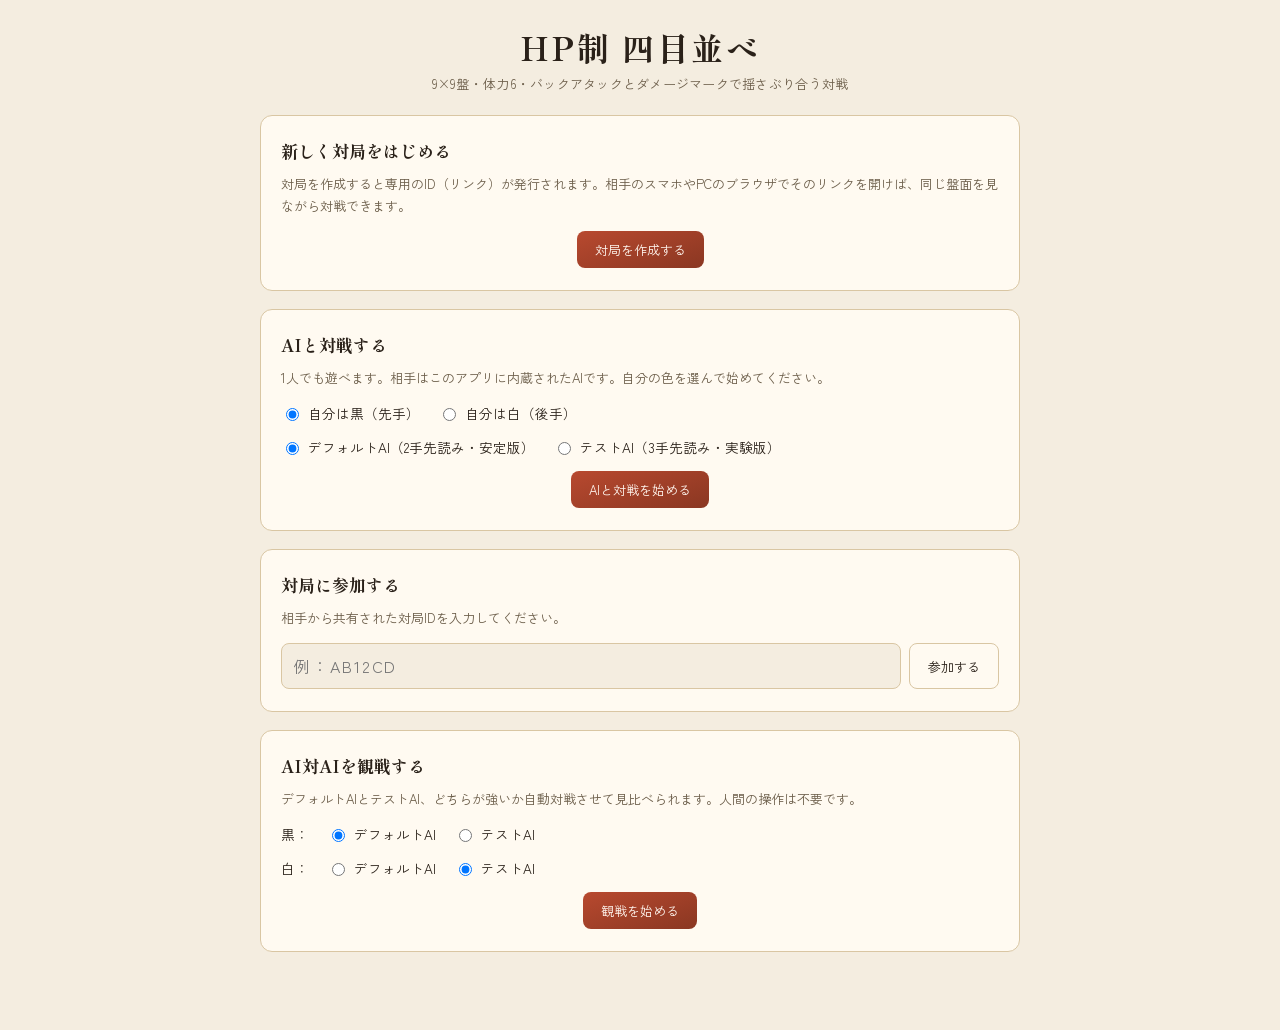
==== src/main/resources/static/index.html @ 4c4c4512 "棋譜検討ページとAI対AI観戦モードを追加 ## 棋譜検討 GameRoomに着手ごとの状態履歴(history)を追加し、GET /api/games/{id}/history で古い順に取得できる" ====
<!DOCTYPE html>
<html lang="ja">
<head>
<meta charset="UTF-8">
<meta name="viewport" content="width=device-width, initial-scale=1.0">
<title>HP制四目並べ</title>
<link rel="preconnect" href="https://fonts.googleapis.com">
<link rel="preconnect" href="https://fonts.gstatic.com" crossorigin>
<link href="https://fonts.googleapis.com/css2?family=Shippori+Mincho:wght@500;700&family=Zen+Kaku+Gothic+New:wght@400;500;700&display=swap" rel="stylesheet">
<link rel="stylesheet" href="css/style.css">
</head>
<body>
<div class="wrap">
  <h1>HP制 四目並べ</h1>
  <div class="subtitle">9×9盤・体力6・バックアタックとダメージマークで揺さぶり合う対戦</div>

  <div id="errorBox"></div>

  <div class="lobby-card">
    <h2>新しく対局をはじめる</h2>
    <p>対局を作成すると専用のID（リンク）が発行されます。相手のスマホやPCのブラウザでそのリンクを開けば、同じ盤面を見ながら対戦できます。</p>
    <div class="controls" style="margin:0;">
      <button class="primary" id="createBtn">対局を作成する</button>
    </div>
  </div>

  <div class="lobby-card">
    <h2>AIと対戦する</h2>
    <p>1人でも遊べます。相手はこのアプリに内蔵されたAIです。自分の色を選んで始めてください。</p>
    <div class="choice-row">
      <label><input type="radio" name="aiHumanColor" value="B" checked> 自分は黒（先手）</label>
      <label><input type="radio" name="aiHumanColor" value="W"> 自分は白（後手）</label>
    </div>
    <div class="choice-row">
      <label><input type="radio" name="aiLevel" value="DEFAULT" checked> デフォルトAI（2手先読み・安定版）</label>
      <label><input type="radio" name="aiLevel" value="TEST"> テストAI（3手先読み・実験版）</label>
    </div>
    <div class="controls" style="margin:0;">
      <button class="primary" id="vsAiBtn">AIと対戦を始める</button>
    </div>
  </div>

  <div class="lobby-card">
    <h2>対局に参加する</h2>
    <p>相手から共有された対局IDを入力してください。</p>
    <div class="join-row">
      <input type="text" id="joinId" maxlength="6" placeholder="例：AB12CD">
      <button id="joinBtn">参加する</button>
    </div>
  </div>

  <div class="lobby-card">
    <h2>AI対AIを観戦する</h2>
    <p>デフォルトAIとテストAI、どちらが強いか自動対戦させて見比べられます。人間の操作は不要です。</p>
    <div class="choice-row">
      <span>黒：</span>
      <label><input type="radio" name="watchBlackAi" value="DEFAULT" checked> デフォルトAI</label>
      <label><input type="radio" name="watchBlackAi" value="TEST"> テストAI</label>
    </div>
    <div class="choice-row">
      <span>白：</span>
      <label><input type="radio" name="watchWhiteAi" value="DEFAULT"> デフォルトAI</label>
      <label><input type="radio" name="watchWhiteAi" value="TEST" checked> テストAI</label>
    </div>
    <div class="controls" style="margin:0;">
      <button class="primary" id="watchBtn">観戦を始める</button>
    </div>
  </div>
</div>

<script src="js/sfx.js"></script>
<script>
const errorBox = document.getElementById('errorBox');
function showError(msg){
  errorBox.innerHTML = `<div class="error-box">${msg}</div>`;
}

document.getElementById('createBtn').addEventListener('click', async ()=>{
  Sfx.unlock();
  Sfx.click();
  try{
    const res = await fetch('/api/games', { method:'POST' });
    if(!res.ok) throw new Error('対局の作成に失敗しました');
    const state = await res.json();
    location.href = `game.html?id=${state.id}`;
  }catch(e){
    showError(e.message);
  }
});

document.getElementById('vsAiBtn').addEventListener('click', async ()=>{
  Sfx.unlock();
  Sfx.click();
  try{
    const humanColor = document.querySelector('input[name="aiHumanColor"]:checked').value;
    const aiLevel = document.querySelector('input[name="aiLevel"]:checked').value;
    const param = humanColor === 'B' ? `whiteAi=${aiLevel}` : `blackAi=${aiLevel}`;
    const res = await fetch(`/api/games?${param}`, { method:'POST' });
    if(!res.ok) throw new Error('対局の作成に失敗しました');
    const state = await res.json();
    location.href = `game.html?id=${state.id}`;
  }catch(e){
    showError(e.message);
  }
});

document.getElementById('watchBtn').addEventListener('click', async ()=>{
  Sfx.unlock();
  Sfx.click();
  try{
    const blackAi = document.querySelector('input[name="watchBlackAi"]:checked').value;
    const whiteAi = document.querySelector('input[name="watchWhiteAi"]:checked').value;
    const res = await fetch(`/api/games?blackAi=${blackAi}&whiteAi=${whiteAi}`, { method:'POST' });
    if(!res.ok) throw new Error('対局の作成に失敗しました');
    const state = await res.json();
    location.href = `game.html?id=${state.id}`;
  }catch(e){
    showError(e.message);
  }
});

document.getElementById('joinBtn').addEventListener('click', ()=>{
  Sfx.unlock();
  Sfx.click();
  const id = document.getElementById('joinId').value.trim().toUpperCase();
  if(!id){ showError('対局IDを入力してください。'); return; }
  location.href = `game.html?id=${encodeURIComponent(id)}`;
});

document.getElementById('joinId').addEventListener('keydown', (e)=>{
  if(e.key === 'Enter') document.getElementById('joinBtn').click();
});
</script>
</body>
</html>
---- src/main/resources/static/css/style.css ----
:root{
  --bg: #1b1712;
  --board-wood: #caa15f;
  --board-wood-dark: #a9803f;
  --board-line: #6b4c26;
  --panel: #2a2119;
  --panel-border: #4a3a28;
  --ink: #f1e9dc;
  --ink-dim: #b9ad99;
  --black-stone-1: #3a3a3a;
  --black-stone-2: #060606;
  --white-stone-1: #ffffff;
  --white-stone-2: #d9d2c4;
  --accent-red: #b8492f;
  --accent-gold: #d4a53d;
  --accent-blue: #4f8fae;
  --hp-empty: #3a2f24;
}
:root:not([data-theme="light"]){
  color-scheme: dark;
}
:root[data-theme="light"]{
  --bg: #f4ede0;
  --board-wood: #dfc38a;
  --board-wood-dark: #b98f4d;
  --board-line: #7a5a2e;
  --panel: #fffaf1;
  --panel-border: #d9c6a3;
  --ink: #2a2119;
  --ink-dim: #6b5d49;
  --hp-empty: #e6d8bf;
  color-scheme: light;
}
@media (prefers-color-scheme: light){
  :root:not([data-theme="dark"]){
    --bg: #f4ede0;
    --board-wood: #dfc38a;
    --board-wood-dark: #b98f4d;
    --board-line: #7a5a2e;
    --panel: #fffaf1;
    --panel-border: #d9c6a3;
    --ink: #2a2119;
    --ink-dim: #6b5d49;
    --hp-empty: #e6d8bf;
    color-scheme: light;
  }
}

*{ box-sizing: border-box; }
html,body{ margin:0; padding:0; }
body{
  background: var(--bg);
  color: var(--ink);
  font-family: 'Zen Kaku Gothic New', 'Hiragino Sans', sans-serif;
  min-height: 100vh;
  padding: 24px 14px 60px;
}
h1{
  font-family: 'Shippori Mincho', serif;
  text-align: center;
  font-size: clamp(22px, 4vw, 32px);
  letter-spacing: 0.08em;
  margin: 0 0 4px;
  font-weight: 700;
}
.subtitle{
  text-align:center;
  color: var(--ink-dim);
  font-size: 13px;
  margin-bottom: 22px;
  letter-spacing: 0.02em;
}

.wrap{
  max-width: 760px;
  margin: 0 auto;
}

/* ---- ロビー画面 ---- */
.lobby-card{
  background: var(--panel);
  border: 1px solid var(--panel-border);
  border-radius: 12px;
  padding: 22px 20px;
  margin-bottom: 18px;
}
.lobby-card h2{
  font-family:'Shippori Mincho', serif;
  font-size: 17px;
  margin: 0 0 10px;
}
.lobby-card p{
  font-size: 13px;
  color: var(--ink-dim);
  line-height: 1.7;
  margin: 0 0 14px;
}
.choice-row{
  display:flex;
  gap: 18px;
  flex-wrap: wrap;
  align-items:center;
  margin-bottom: 14px;
  font-size: 13.5px;
}
.choice-row label{
  display:flex;
  align-items:center;
  gap: 6px;
  cursor:pointer;
}

.ai-badge{
  text-align:center;
  font-size: 12.5px;
  color: var(--ink-dim);
  margin-bottom: 10px;
}

.join-row{
  display:flex;
  gap: 8px;
  flex-wrap: wrap;
}
.join-row input{
  flex: 1 1 160px;
  font-family: inherit;
  font-size: 16px;
  letter-spacing: 0.12em;
  text-transform: uppercase;
  background: var(--bg);
  color: var(--ink);
  border: 1px solid var(--panel-border);
  border-radius: 8px;
  padding: 10px 12px;
}
.error-box{
  background: var(--panel);
  border: 1px solid var(--accent-red);
  color: var(--accent-red);
  border-radius: 10px;
  padding: 12px 14px;
  margin-bottom: 16px;
  font-size: 13.5px;
  text-align:center;
}

/* ---- 対局共有バー ---- */
.room-bar{
  display:flex;
  align-items:center;
  justify-content: space-between;
  gap: 10px;
  background: var(--panel);
  border: 1px solid var(--panel-border);
  border-radius: 10px;
  padding: 10px 14px;
  margin-bottom: 16px;
  flex-wrap: wrap;
  font-size: 13px;
}
.room-bar .room-id{
  font-weight: 700;
  letter-spacing: 0.14em;
  font-size: 16px;
  color: var(--accent-gold);
}
.room-bar .room-actions{
  display:flex;
  gap: 8px;
  flex-wrap: wrap;
}
.room-bar button{
  font-size: 12px;
  padding: 7px 12px;
}
.conn-dot{
  display:inline-block;
  width: 8px; height:8px; border-radius:50%;
  background: var(--accent-red);
  margin-right: 6px;
}
.conn-dot.online{ background: #4caf50; }

.my-color-bar{
  display:flex;
  align-items:center;
  gap: 14px;
  flex-wrap: wrap;
  background: var(--panel);
  border: 1px solid var(--panel-border);
  border-radius: 10px;
  padding: 8px 14px;
  margin-bottom: 16px;
  font-size: 13px;
}
.my-color-bar label{
  display:flex;
  align-items:center;
  gap: 5px;
  cursor:pointer;
}

.hp-row{
  display:flex;
  justify-content: space-between;
  align-items: center;
  gap: 12px;
  margin-bottom: 14px;
  flex-wrap: wrap;
}
.hp-card{
  position: relative;
  flex: 1 1 220px;
  background: var(--panel);
  border: 1px solid var(--panel-border);
  border-radius: 10px;
  padding: 10px 14px;
  display:flex;
  align-items:center;
  gap: 10px;
  overflow: visible;
}
.hp-card.active{
  box-shadow: 0 0 0 2px var(--accent-gold);
}
.hp-card.hit{
  animation: hpShake 0.4s ease-in-out;
}
@keyframes hpShake{
  0%, 100% { transform: translateX(0); }
  20% { transform: translateX(-5px); }
  40% { transform: translateX(4px); }
  60% { transform: translateX(-3px); }
  80% { transform: translateX(3px); }
}
.dmg-float{
  position: absolute;
  top: -8px;
  right: 12px;
  font-weight: 700;
  font-size: 19px;
  color: var(--accent-red);
  text-shadow: 0 1px 2px rgba(0,0,0,0.6);
  pointer-events: none;
  animation: dmgFloat 0.9s ease-out forwards;
}
@keyframes dmgFloat{
  0% { transform: translateY(0); opacity: 0; }
  15% { opacity: 1; }
  100% { transform: translateY(-28px); opacity: 0; }
}
.stone-badge{
  width: 26px; height:26px; border-radius:50%;
  flex-shrink:0;
  box-shadow: inset -2px -2px 4px rgba(0,0,0,0.4), 0 1px 2px rgba(0,0,0,0.5);
}
.stone-badge.black{ background: radial-gradient(circle at 35% 30%, var(--black-stone-1), var(--black-stone-2)); }
.stone-badge.white{ background: radial-gradient(circle at 35% 30%, var(--white-stone-1), var(--white-stone-2)); border:1px solid #0003;}
.hp-info{ flex:1; }
.hp-label{ font-size: 12px; color: var(--ink-dim); margin-bottom: 3px; }
.hp-bar{
  display:flex; gap:4px;
}
.hp-pip{
  width: 16px; height: 16px; border-radius: 3px;
  background: var(--hp-empty);
  border: 1px solid var(--panel-border);
}
.hp-pip.filled.black{ background: linear-gradient(160deg,#555,#000); }
.hp-pip.filled.white{ background: linear-gradient(160deg,#fff,#cfc6b4); }
.hp-pip.just-lost{
  animation: pipLost 0.5s ease-out forwards;
}
@keyframes pipLost{
  0% { transform: scale(1.2); background: var(--accent-red); box-shadow: 0 0 6px rgba(184,73,47,0.8); }
  100% { transform: scale(1); background: var(--hp-empty); box-shadow: none; }
}

.status{
  text-align:center;
  background: var(--panel);
  border:1px solid var(--panel-border);
  border-radius: 10px;
  padding: 10px 14px;
  margin-bottom: 16px;
  font-size: 14px;
  line-height: 1.6;
}
.status .turn-of{ font-weight:700; }
.status .pending{ color: var(--accent-red); font-weight: 700;}
.status .pending.new{
  animation: pendingPulse 0.9s ease-in-out 2;
}
@keyframes pendingPulse{
  0%, 100% { text-shadow: none; }
  50% { text-shadow: 0 0 8px rgba(184,73,47,0.9); }
}

.board-outer{
  background: linear-gradient(160deg, var(--board-wood-dark), var(--board-wood));
  border-radius: 10px;
  padding: 14px;
  box-shadow: 0 8px 22px rgba(0,0,0,0.35);
  margin: 0 auto 18px;
  width: min(94vw, 560px);
}
.board{
  display:grid;
  grid-template-columns: 22px repeat(9, 1fr);
  grid-template-rows: 22px repeat(9, 1fr);
  aspect-ratio: 1;
  width: 100%;
  background: var(--board-wood);
  border: 2px solid var(--board-line);
  border-radius: 3px;
  overflow:hidden;
}
.board-label{
  display:flex;
  align-items:center;
  justify-content:center;
  font-size: 11px;
  font-weight: 700;
  color: var(--ink-dim);
  background: var(--panel);
  user-select: none;
}
.cell{
  position:relative;
  border: 1px solid rgba(107,76,38,0.45);
  display:flex;
  align-items:center;
  justify-content:center;
  cursor:pointer;
  aspect-ratio: 1;
}
.cell.disabled{ cursor: default; }
.cell:hover .ghost{
  opacity: 0.35;
}
.stone{
  width: 82%; height:82%; border-radius:50%;
  box-shadow: inset -3px -3px 5px rgba(0,0,0,0.45), 0 2px 3px rgba(0,0,0,0.5);
  pointer-events:none;
}
.stone.black{ background: radial-gradient(circle at 32% 28%, #4a4a4a, #050505); }
.stone.white{ background: radial-gradient(circle at 32% 28%, #ffffff, #cdc4b2); border: 1px solid rgba(0,0,0,0.2); }
/* 盤面は毎回まるごと再描画するため、ポップイン演出は「今置かれた石」のセルだけに限定する。
   （全石に常時適用すると、無関係な手でも既存の石が毎回ポップし直してしまう） */
.cell.just-placed .stone{
  animation: stonePop 0.22s ease-out;
}
@keyframes stonePop{
  0% { transform: scale(0.3); opacity: 0; }
  65% { transform: scale(1.12); opacity: 1; }
  100% { transform: scale(1); opacity: 1; }
}

/* 除外（4つ以上並んで盤上から消える）演出 */
.cell.removing{ z-index: 2; }
.cell.removing::before{
  content:"";
  position:absolute;
  inset: 0;
  background: radial-gradient(circle, rgba(184,73,47,0.6), transparent 70%);
  animation: removingFlashBg 0.48s ease-out forwards;
  pointer-events:none;
}
.cell.removing .stone{
  animation: stoneRemoving 0.48s ease-in forwards;
}
@keyframes removingFlashBg{
  0% { opacity: 0; }
  35% { opacity: 1; }
  100% { opacity: 0; }
}
@keyframes stoneRemoving{
  0% { transform: scale(1) rotate(0deg); opacity: 1; filter: brightness(1); }
  30% { transform: scale(1.18) rotate(-5deg); filter: brightness(1.7) drop-shadow(0 0 6px var(--accent-red)); }
  100% { transform: scale(0.1) rotate(14deg); opacity: 0; filter: brightness(2); }
}

/* バックアタック成立演出 */
.cell.back-attack-flash{ z-index: 2; }
.cell.back-attack-flash .stone{
  animation: stonePop 0.22s ease-out, backAttackPulse 0.7s ease-out;
}
.cell.back-attack-flash.was-dmg .stone{
  animation: stonePop 0.22s ease-out, backAttackPulseBlue 0.7s ease-out;
}
@keyframes backAttackPulse{
  0% { box-shadow: 0 0 0 0 rgba(212,165,61,0.9); }
  70% { box-shadow: 0 0 0 16px rgba(212,165,61,0); }
  100% { box-shadow: 0 0 0 0 rgba(212,165,61,0); }
}
@keyframes backAttackPulseBlue{
  0% { box-shadow: 0 0 0 0 rgba(79,143,174,0.9); }
  70% { box-shadow: 0 0 0 16px rgba(79,143,174,0); }
  100% { box-shadow: 0 0 0 0 rgba(79,143,174,0); }
}
.ghost{
  width: 78%; height:78%; border-radius:50%;
  opacity:0;
  pointer-events:none;
  transition: opacity 0.1s;
}
.ghost.black{ background: #050505; }
.ghost.white{ background: #eee; }

.mark-dmg::after{
  content:"";
  position:absolute;
  width: 34%; height:34%;
  background: var(--accent-red);
  clip-path: polygon(50% 0%, 100% 50%, 50% 100%, 0% 50%);
  box-shadow: 0 0 4px rgba(184,73,47,0.7);
}
.mark-echo::after{
  content:"";
  position:absolute;
  width: 64%; height:64%;
  border-radius:50%;
  border: 3px dashed var(--accent-gold);
  background: rgba(212,165,61,0.16);
  box-shadow: 0 0 0 1.5px rgba(0,0,0,0.4), 0 0 6px rgba(212,165,61,0.85);
}
.mark-echo.was-dmg::after{
  border-color: var(--accent-blue);
  background: rgba(79,143,174,0.16);
  box-shadow: 0 0 0 1.5px rgba(0,0,0,0.4), 0 0 6px rgba(79,143,174,0.9);
}

.stone-dmg-badge{
  position:absolute;
  width: 34%; height:34%;
  top: 50%; left:50%;
  transform: translate(-50%,-50%);
  background: var(--accent-red);
  clip-path: polygon(50% 0%, 100% 50%, 50% 100%, 0% 50%);
  box-shadow: 0 0 3px rgba(0,0,0,0.6), 0 0 4px rgba(184,73,47,0.9);
  pointer-events:none;
}
.stone-back-badge{
  position:absolute;
  width: 60%; height:60%;
  top: 50%; left:50%;
  transform: translate(-50%,-50%);
  border-radius:50%;
  border: 2.5px dashed var(--accent-gold);
  pointer-events:none;
}
.stone-back-badge.was-dmg{
  border-color: var(--accent-blue);
}

.legend{
  display:flex; flex-wrap:wrap; gap: 14px;
  justify-content:center;
  font-size: 12px;
  color: var(--ink-dim);
  margin-bottom: 18px;
}
.legend span{ display:inline-flex; align-items:center; gap:6px; }
.legend .swatch{ width:14px; height:14px; display:inline-block; position:relative; }

.controls{
  display:flex; justify-content:center; gap:10px; margin-bottom: 20px; flex-wrap:wrap;
}
button{
  font-family: inherit;
  font-size: 13px;
  background: var(--panel);
  color: var(--ink);
  border: 1px solid var(--panel-border);
  padding: 9px 18px;
  border-radius: 8px;
  cursor:pointer;
}
button:hover{ border-color: var(--accent-gold); }
button.primary{
  background: linear-gradient(160deg, var(--accent-red), #8a3722);
  color: #fff5ee;
  border: none;
}

details{
  background: var(--panel);
  border:1px solid var(--panel-border);
  border-radius: 10px;
  padding: 10px 14px;
  margin-bottom: 14px;
  font-size: 13px;
  line-height: 1.7;
}
summary{ cursor:pointer; font-weight:700; }
details p{ margin: 8px 0 4px; }
details ul{ margin: 4px 0; padding-left: 20px; }

.log-panel{
  background: var(--panel);
  border:1px solid var(--panel-border);
  border-radius: 10px;
  padding: 12px 14px;
  font-size: 12.5px;
  line-height:1.8;
  max-height: 220px;
  overflow-y:auto;
}
.log-panel .log-title{ font-weight:700; margin-bottom:6px; color: var(--ink-dim); font-size:12px;}
.log-panel div.entry{ border-bottom: 1px dashed var(--panel-border); padding: 4px 0; }
.log-panel div.entry:last-child{ border-bottom:none; }
.log-panel div.entry[data-index]{ cursor:pointer; border-radius:6px; padding: 4px 6px; }
.log-panel div.entry[data-index]:hover{ background: rgba(212,165,61,0.12); }
.log-panel div.entry.current{ background: rgba(212,165,61,0.22); font-weight:700; }

.review-controls{
  display:flex;
  align-items:center;
  justify-content:center;
  gap: 8px;
  flex-wrap: wrap;
  margin-bottom: 16px;
}
.review-controls button{ font-size:13px; padding:8px 14px; }
.review-controls span{ font-weight:700; min-width: 64px; text-align:center; }

.winner-banner{
  text-align:center;
  font-family:'Shippori Mincho', serif;
  font-size: 20px;
  color: var(--accent-red);
  margin-bottom: 14px;
  font-weight: 700;
}
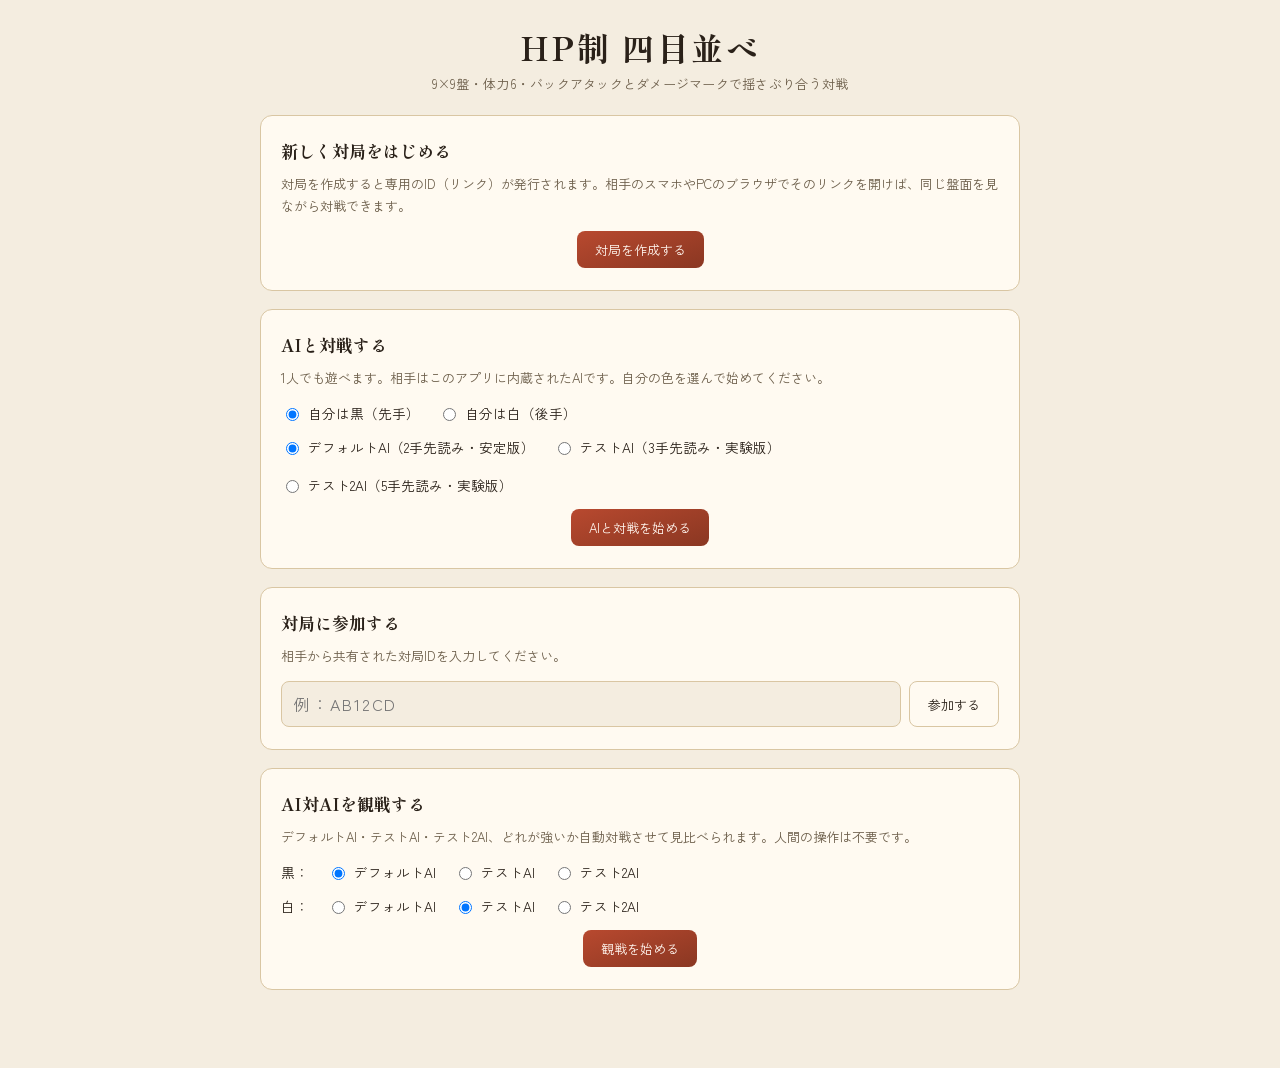
==== commit 11427c2b: "ダメージ増加マークの上限を16に、5手先読みのテスト2AIを追加 - MARK_PER_SIDE_MAX を3から16に変更 - AiLevelにTEST2（5手先読み）を追加。GomokuAiの探索" ====
--- a/src/main/resources/static/index.html
+++ b/src/main/resources/static/index.html
@@ -34,6 +34,7 @@
     <div class="choice-row">
       <label><input type="radio" name="aiLevel" value="DEFAULT" checked> デフォルトAI（2手先読み・安定版）</label>
       <label><input type="radio" name="aiLevel" value="TEST"> テストAI（3手先読み・実験版）</label>
+      <label><input type="radio" name="aiLevel" value="TEST2"> テスト2AI（5手先読み・実験版）</label>
     </div>
     <div class="controls" style="margin:0;">
       <button class="primary" id="vsAiBtn">AIと対戦を始める</button>
@@ -51,16 +52,18 @@
 
   <div class="lobby-card">
     <h2>AI対AIを観戦する</h2>
-    <p>デフォルトAIとテストAI、どちらが強いか自動対戦させて見比べられます。人間の操作は不要です。</p>
+    <p>デフォルトAI・テストAI・テスト2AI、どれが強いか自動対戦させて見比べられます。人間の操作は不要です。</p>
     <div class="choice-row">
       <span>黒：</span>
       <label><input type="radio" name="watchBlackAi" value="DEFAULT" checked> デフォルトAI</label>
       <label><input type="radio" name="watchBlackAi" value="TEST"> テストAI</label>
+      <label><input type="radio" name="watchBlackAi" value="TEST2"> テスト2AI</label>
     </div>
     <div class="choice-row">
       <span>白：</span>
       <label><input type="radio" name="watchWhiteAi" value="DEFAULT"> デフォルトAI</label>
       <label><input type="radio" name="watchWhiteAi" value="TEST" checked> テストAI</label>
+      <label><input type="radio" name="watchWhiteAi" value="TEST2"> テスト2AI</label>
     </div>
     <div class="controls" style="margin:0;">
       <button class="primary" id="watchBtn">観戦を始める</button>
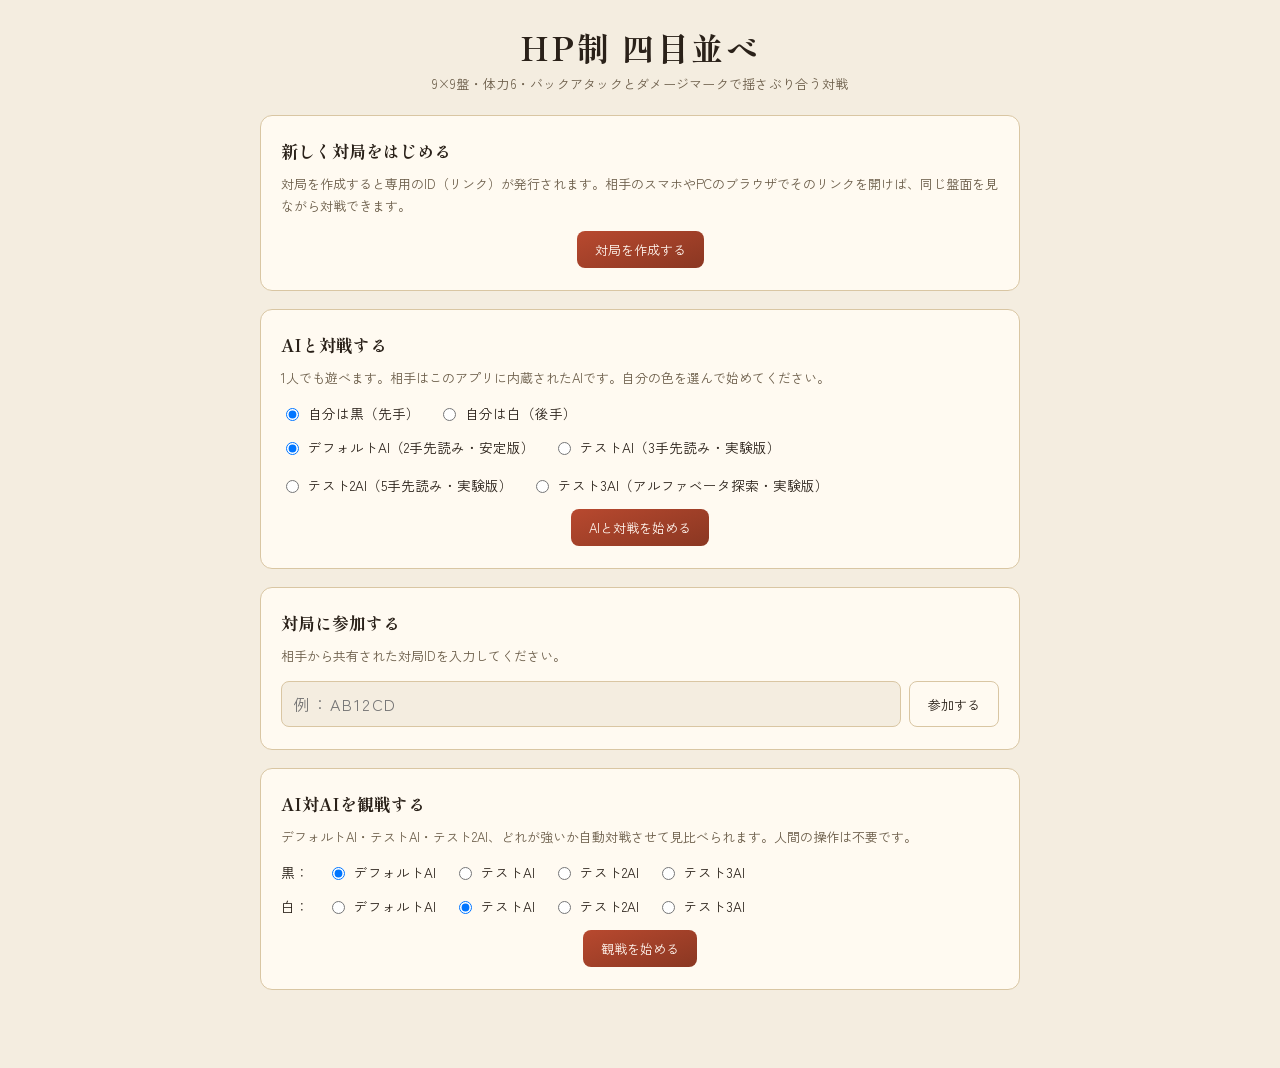
==== commit af3fbd2c: "アルファベータ枝刈り＋反復深化のテスト3AIを追加 - AiLevelにTEST3を追加。1手あたり約1.2秒の持ち時間の許す限り、深さ2から   反復深化しつつアルファベータ枝刈りで探索する - T" ====
--- a/src/main/resources/static/index.html
+++ b/src/main/resources/static/index.html
@@ -35,6 +35,7 @@
       <label><input type="radio" name="aiLevel" value="DEFAULT" checked> デフォルトAI（2手先読み・安定版）</label>
       <label><input type="radio" name="aiLevel" value="TEST"> テストAI（3手先読み・実験版）</label>
       <label><input type="radio" name="aiLevel" value="TEST2"> テスト2AI（5手先読み・実験版）</label>
+      <label><input type="radio" name="aiLevel" value="TEST3"> テスト3AI（アルファベータ探索・実験版）</label>
     </div>
     <div class="controls" style="margin:0;">
       <button class="primary" id="vsAiBtn">AIと対戦を始める</button>
@@ -58,12 +59,14 @@
       <label><input type="radio" name="watchBlackAi" value="DEFAULT" checked> デフォルトAI</label>
       <label><input type="radio" name="watchBlackAi" value="TEST"> テストAI</label>
       <label><input type="radio" name="watchBlackAi" value="TEST2"> テスト2AI</label>
+      <label><input type="radio" name="watchBlackAi" value="TEST3"> テスト3AI</label>
     </div>
     <div class="choice-row">
       <span>白：</span>
       <label><input type="radio" name="watchWhiteAi" value="DEFAULT"> デフォルトAI</label>
       <label><input type="radio" name="watchWhiteAi" value="TEST" checked> テストAI</label>
       <label><input type="radio" name="watchWhiteAi" value="TEST2"> テスト2AI</label>
+      <label><input type="radio" name="watchWhiteAi" value="TEST3"> テスト3AI</label>
     </div>
     <div class="controls" style="margin:0;">
       <button class="primary" id="watchBtn">観戦を始める</button>
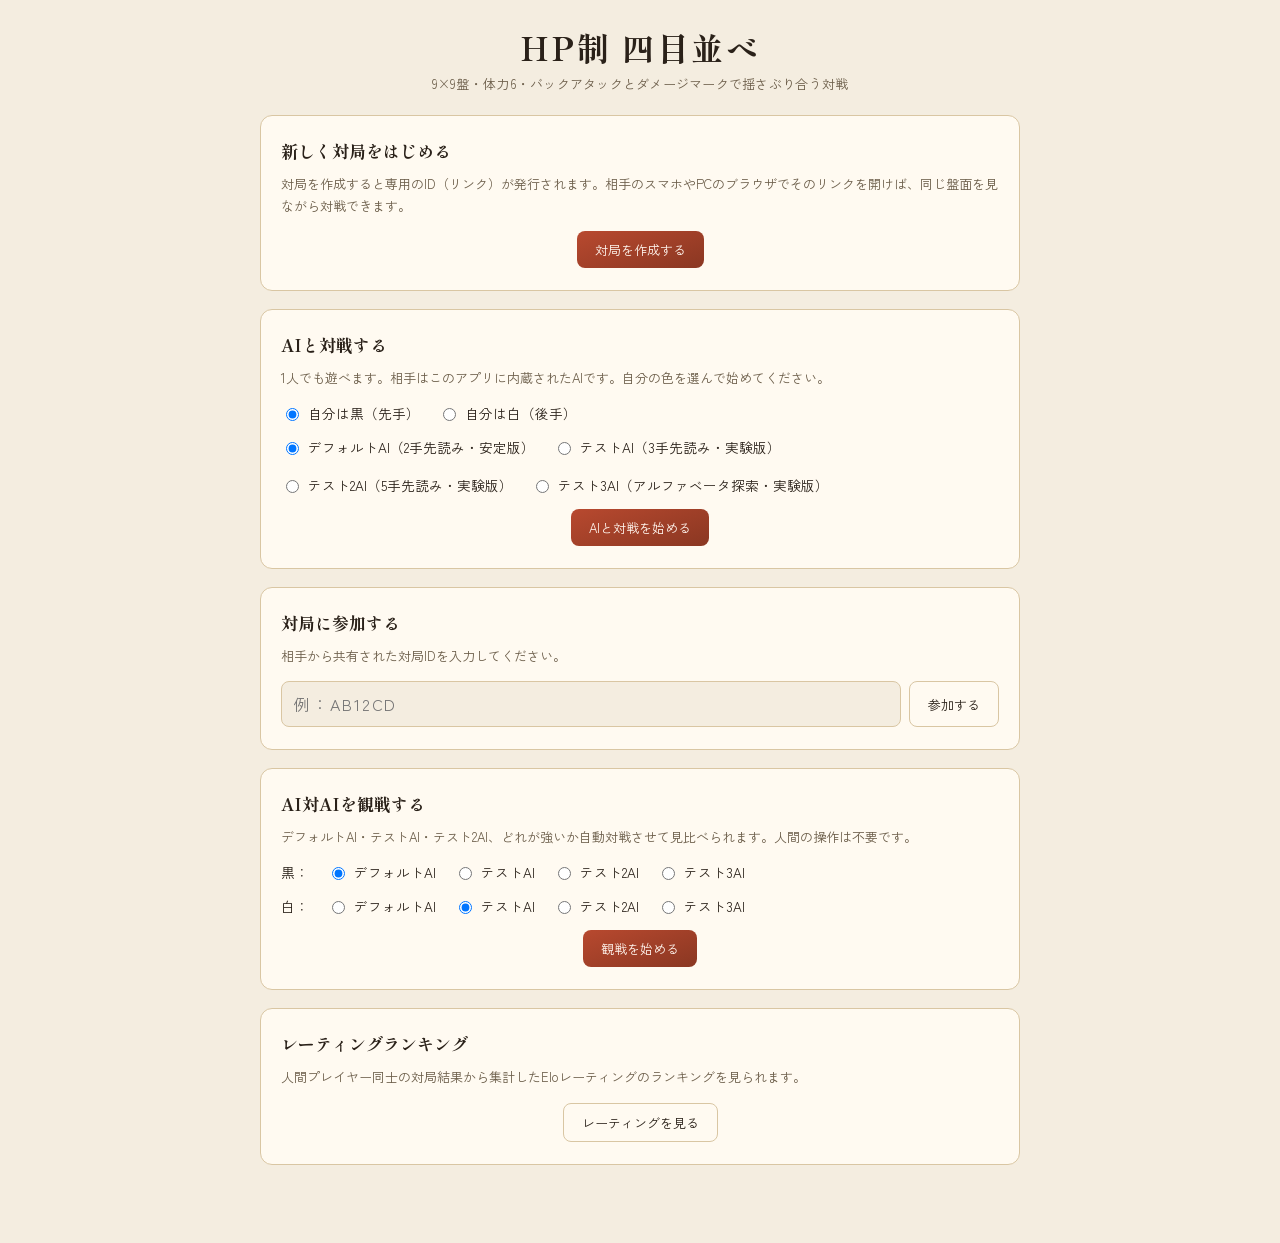
==== commit 7dd14014: "人間プレイヤー同士の対局向けにニックネームベースのEloレーティングを追加 - ニックネームを黒白両方に登録した状態で対局が終了すると、Eloレーティング   （初期値1500、K=32）が更新される" ====
--- a/src/main/resources/static/index.html
+++ b/src/main/resources/static/index.html
@@ -72,6 +72,14 @@
       <button class="primary" id="watchBtn">観戦を始める</button>
     </div>
   </div>
+
+  <div class="lobby-card">
+    <h2>レーティングランキング</h2>
+    <p>人間プレイヤー同士の対局結果から集計したEloレーティングのランキングを見られます。</p>
+    <div class="controls" style="margin:0;">
+      <a href="ratings.html"><button type="button">レーティングを見る</button></a>
+    </div>
+  </div>
 </div>
 
 <script src="js/sfx.js"></script>
--- a/src/main/resources/static/css/style.css
+++ b/src/main/resources/static/css/style.css
@@ -201,6 +201,39 @@
   cursor:pointer;
 }
 
+.nickname-bar{
+  display:flex;
+  align-items:center;
+  gap: 10px;
+  flex-wrap: wrap;
+  background: var(--panel);
+  border: 1px solid var(--panel-border);
+  border-radius: 10px;
+  padding: 8px 14px;
+  margin-bottom: 16px;
+  font-size: 13px;
+}
+.nickname-bar input[type="text"]{
+  padding: 4px 8px;
+  border-radius: 6px;
+  border: 1px solid var(--panel-border);
+  background: rgba(0,0,0,0.15);
+  color: inherit;
+}
+#nicknameStatus{ opacity: 0.85; }
+
+.ratings-table{
+  width: 100%;
+  border-collapse: collapse;
+  font-size: 14px;
+}
+.ratings-table th, .ratings-table td{
+  padding: 8px 10px;
+  text-align: left;
+  border-bottom: 1px solid var(--panel-border);
+}
+.ratings-table th{ opacity: 0.8; font-weight: 600; }
+
 .hp-row{
   display:flex;
   justify-content: space-between;
@@ -336,6 +369,16 @@
   aspect-ratio: 1;
 }
 .cell.disabled{ cursor: default; }
+/* 直前に打たれた石のマス。次の着手が起きるまで場所がわかるよう常時表示する（アニメーションではない）。 */
+.cell.last-move::after{
+  content:"";
+  position:absolute;
+  inset: 8%;
+  border: 2px solid var(--accent-gold);
+  border-radius: 4px;
+  pointer-events:none;
+  box-shadow: 0 0 4px rgba(212,165,61,0.7);
+}
 .cell:hover .ghost{
   opacity: 0.35;
 }
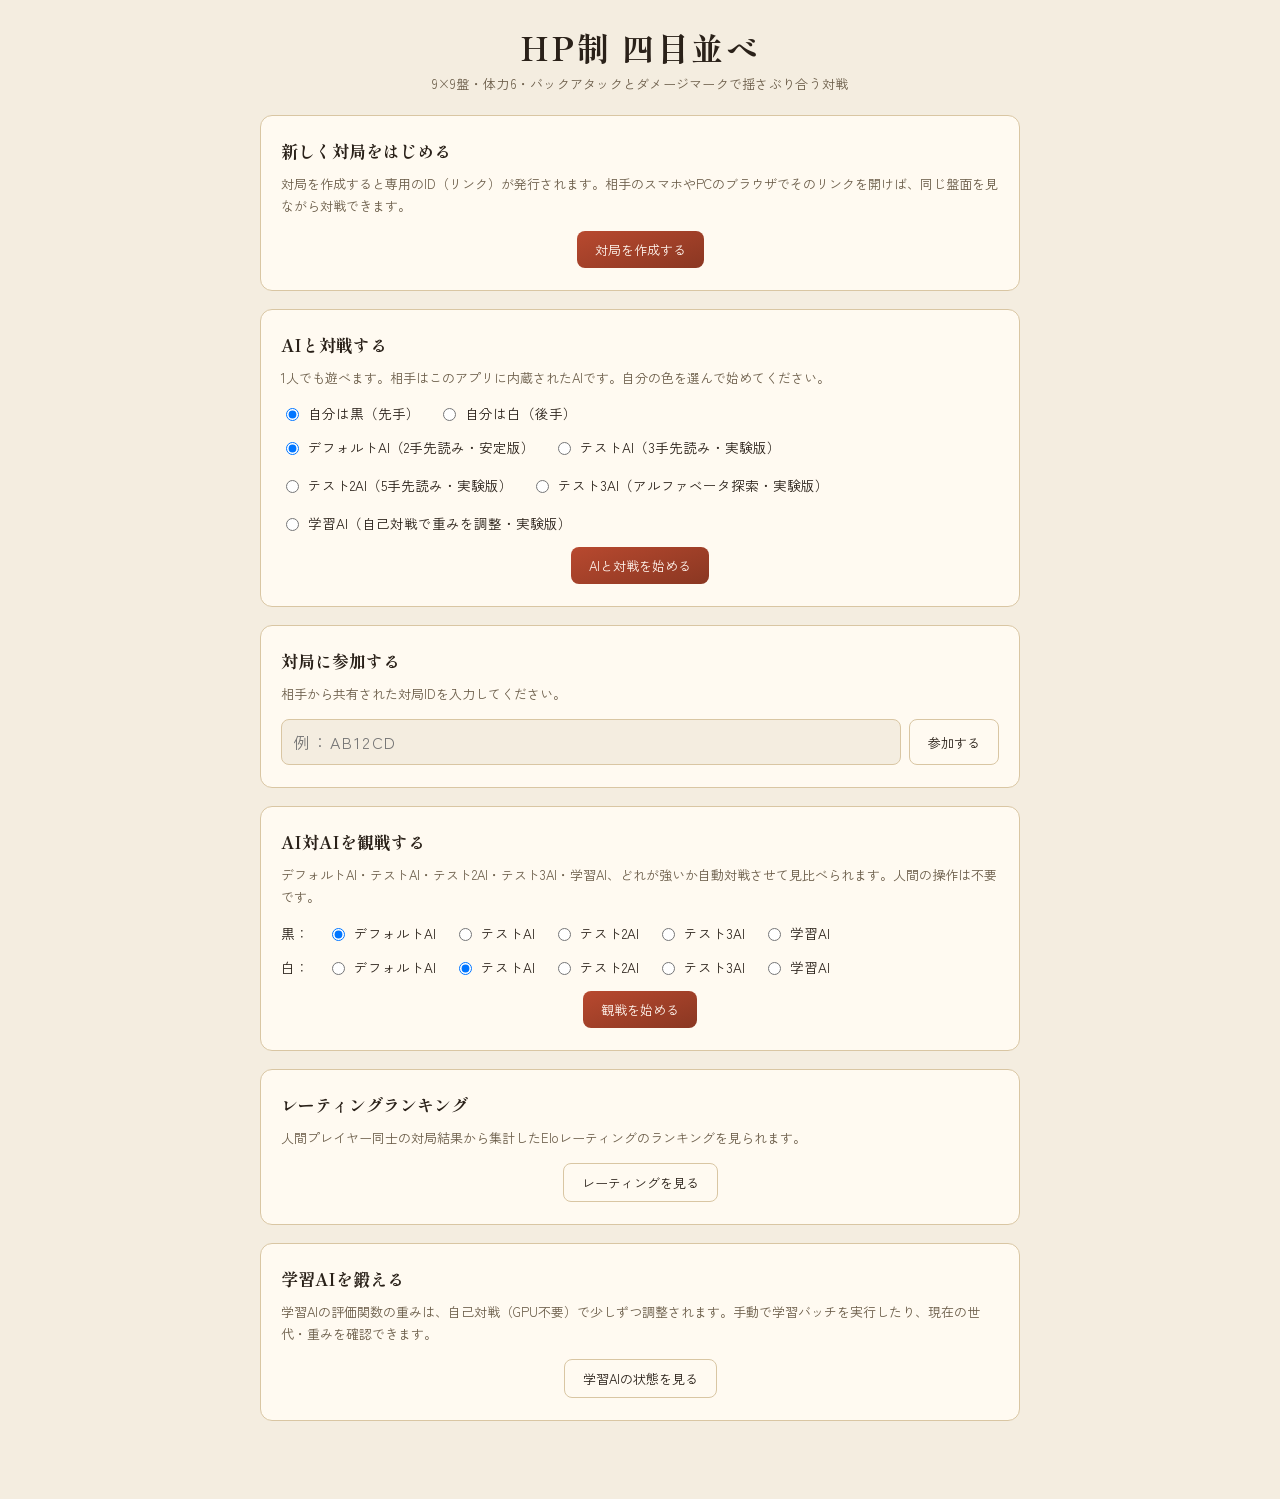
==== commit 3224036e: "自己対戦で評価関数の重みを学習する学習AI（LEARN）を追加 - AiWeightsに評価関数の各項の重み（HP差・保留ダメージ・盤面ポテンシャル・   ライン形成の開き具合など9項目）を切り出し、" ====
--- a/src/main/resources/static/index.html
+++ b/src/main/resources/static/index.html
@@ -36,6 +36,7 @@
       <label><input type="radio" name="aiLevel" value="TEST"> テストAI（3手先読み・実験版）</label>
       <label><input type="radio" name="aiLevel" value="TEST2"> テスト2AI（5手先読み・実験版）</label>
       <label><input type="radio" name="aiLevel" value="TEST3"> テスト3AI（アルファベータ探索・実験版）</label>
+      <label><input type="radio" name="aiLevel" value="LEARN"> 学習AI（自己対戦で重みを調整・実験版）</label>
     </div>
     <div class="controls" style="margin:0;">
       <button class="primary" id="vsAiBtn">AIと対戦を始める</button>
@@ -53,13 +54,14 @@
 
   <div class="lobby-card">
     <h2>AI対AIを観戦する</h2>
-    <p>デフォルトAI・テストAI・テスト2AI、どれが強いか自動対戦させて見比べられます。人間の操作は不要です。</p>
+    <p>デフォルトAI・テストAI・テスト2AI・テスト3AI・学習AI、どれが強いか自動対戦させて見比べられます。人間の操作は不要です。</p>
     <div class="choice-row">
       <span>黒：</span>
       <label><input type="radio" name="watchBlackAi" value="DEFAULT" checked> デフォルトAI</label>
       <label><input type="radio" name="watchBlackAi" value="TEST"> テストAI</label>
       <label><input type="radio" name="watchBlackAi" value="TEST2"> テスト2AI</label>
       <label><input type="radio" name="watchBlackAi" value="TEST3"> テスト3AI</label>
+      <label><input type="radio" name="watchBlackAi" value="LEARN"> 学習AI</label>
     </div>
     <div class="choice-row">
       <span>白：</span>
@@ -67,6 +69,7 @@
       <label><input type="radio" name="watchWhiteAi" value="TEST" checked> テストAI</label>
       <label><input type="radio" name="watchWhiteAi" value="TEST2"> テスト2AI</label>
       <label><input type="radio" name="watchWhiteAi" value="TEST3"> テスト3AI</label>
+      <label><input type="radio" name="watchWhiteAi" value="LEARN"> 学習AI</label>
     </div>
     <div class="controls" style="margin:0;">
       <button class="primary" id="watchBtn">観戦を始める</button>
@@ -78,6 +81,14 @@
     <p>人間プレイヤー同士の対局結果から集計したEloレーティングのランキングを見られます。</p>
     <div class="controls" style="margin:0;">
       <a href="ratings.html"><button type="button">レーティングを見る</button></a>
+    </div>
+  </div>
+
+  <div class="lobby-card">
+    <h2>学習AIを鍛える</h2>
+    <p>学習AIの評価関数の重みは、自己対戦（GPU不要）で少しずつ調整されます。手動で学習バッチを実行したり、現在の世代・重みを確認できます。</p>
+    <div class="controls" style="margin:0;">
+      <a href="learning.html"><button type="button">学習AIの状態を見る</button></a>
     </div>
   </div>
 </div>
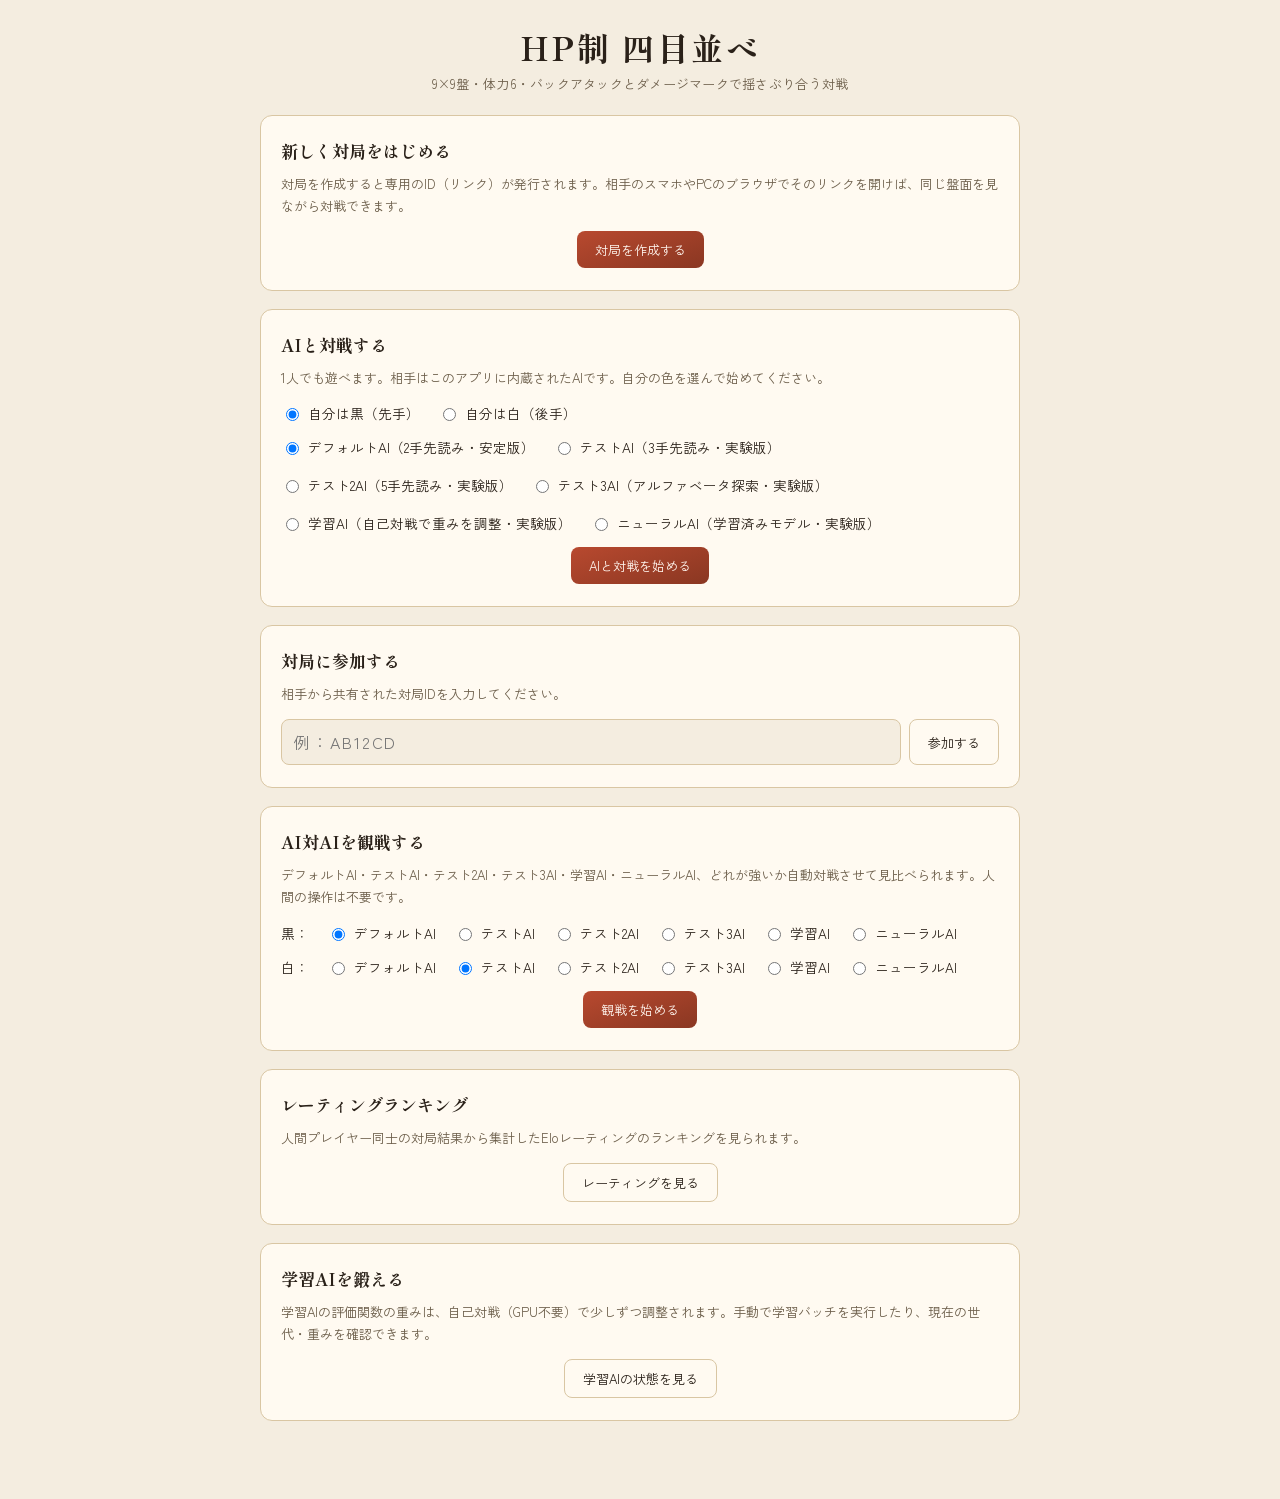
==== commit 15ce4926: "ONNXニューラルネットモデルを読み込む学習済みAI（NEURAL）を追加 - YonmokuRessen-Neural-Networkリポジトリ（yonmoku_nn/export.py）で書き出し" ====
--- a/src/main/resources/static/index.html
+++ b/src/main/resources/static/index.html
@@ -37,6 +37,7 @@
       <label><input type="radio" name="aiLevel" value="TEST2"> テスト2AI（5手先読み・実験版）</label>
       <label><input type="radio" name="aiLevel" value="TEST3"> テスト3AI（アルファベータ探索・実験版）</label>
       <label><input type="radio" name="aiLevel" value="LEARN"> 学習AI（自己対戦で重みを調整・実験版）</label>
+      <label><input type="radio" name="aiLevel" value="NEURAL"> ニューラルAI（学習済みモデル・実験版）</label>
     </div>
     <div class="controls" style="margin:0;">
       <button class="primary" id="vsAiBtn">AIと対戦を始める</button>
@@ -54,7 +55,7 @@
 
   <div class="lobby-card">
     <h2>AI対AIを観戦する</h2>
-    <p>デフォルトAI・テストAI・テスト2AI・テスト3AI・学習AI、どれが強いか自動対戦させて見比べられます。人間の操作は不要です。</p>
+    <p>デフォルトAI・テストAI・テスト2AI・テスト3AI・学習AI・ニューラルAI、どれが強いか自動対戦させて見比べられます。人間の操作は不要です。</p>
     <div class="choice-row">
       <span>黒：</span>
       <label><input type="radio" name="watchBlackAi" value="DEFAULT" checked> デフォルトAI</label>
@@ -62,6 +63,7 @@
       <label><input type="radio" name="watchBlackAi" value="TEST2"> テスト2AI</label>
       <label><input type="radio" name="watchBlackAi" value="TEST3"> テスト3AI</label>
       <label><input type="radio" name="watchBlackAi" value="LEARN"> 学習AI</label>
+      <label><input type="radio" name="watchBlackAi" value="NEURAL"> ニューラルAI</label>
     </div>
     <div class="choice-row">
       <span>白：</span>
@@ -70,6 +72,7 @@
       <label><input type="radio" name="watchWhiteAi" value="TEST2"> テスト2AI</label>
       <label><input type="radio" name="watchWhiteAi" value="TEST3"> テスト3AI</label>
       <label><input type="radio" name="watchWhiteAi" value="LEARN"> 学習AI</label>
+      <label><input type="radio" name="watchWhiteAi" value="NEURAL"> ニューラルAI</label>
     </div>
     <div class="controls" style="margin:0;">
       <button class="primary" id="watchBtn">観戦を始める</button>
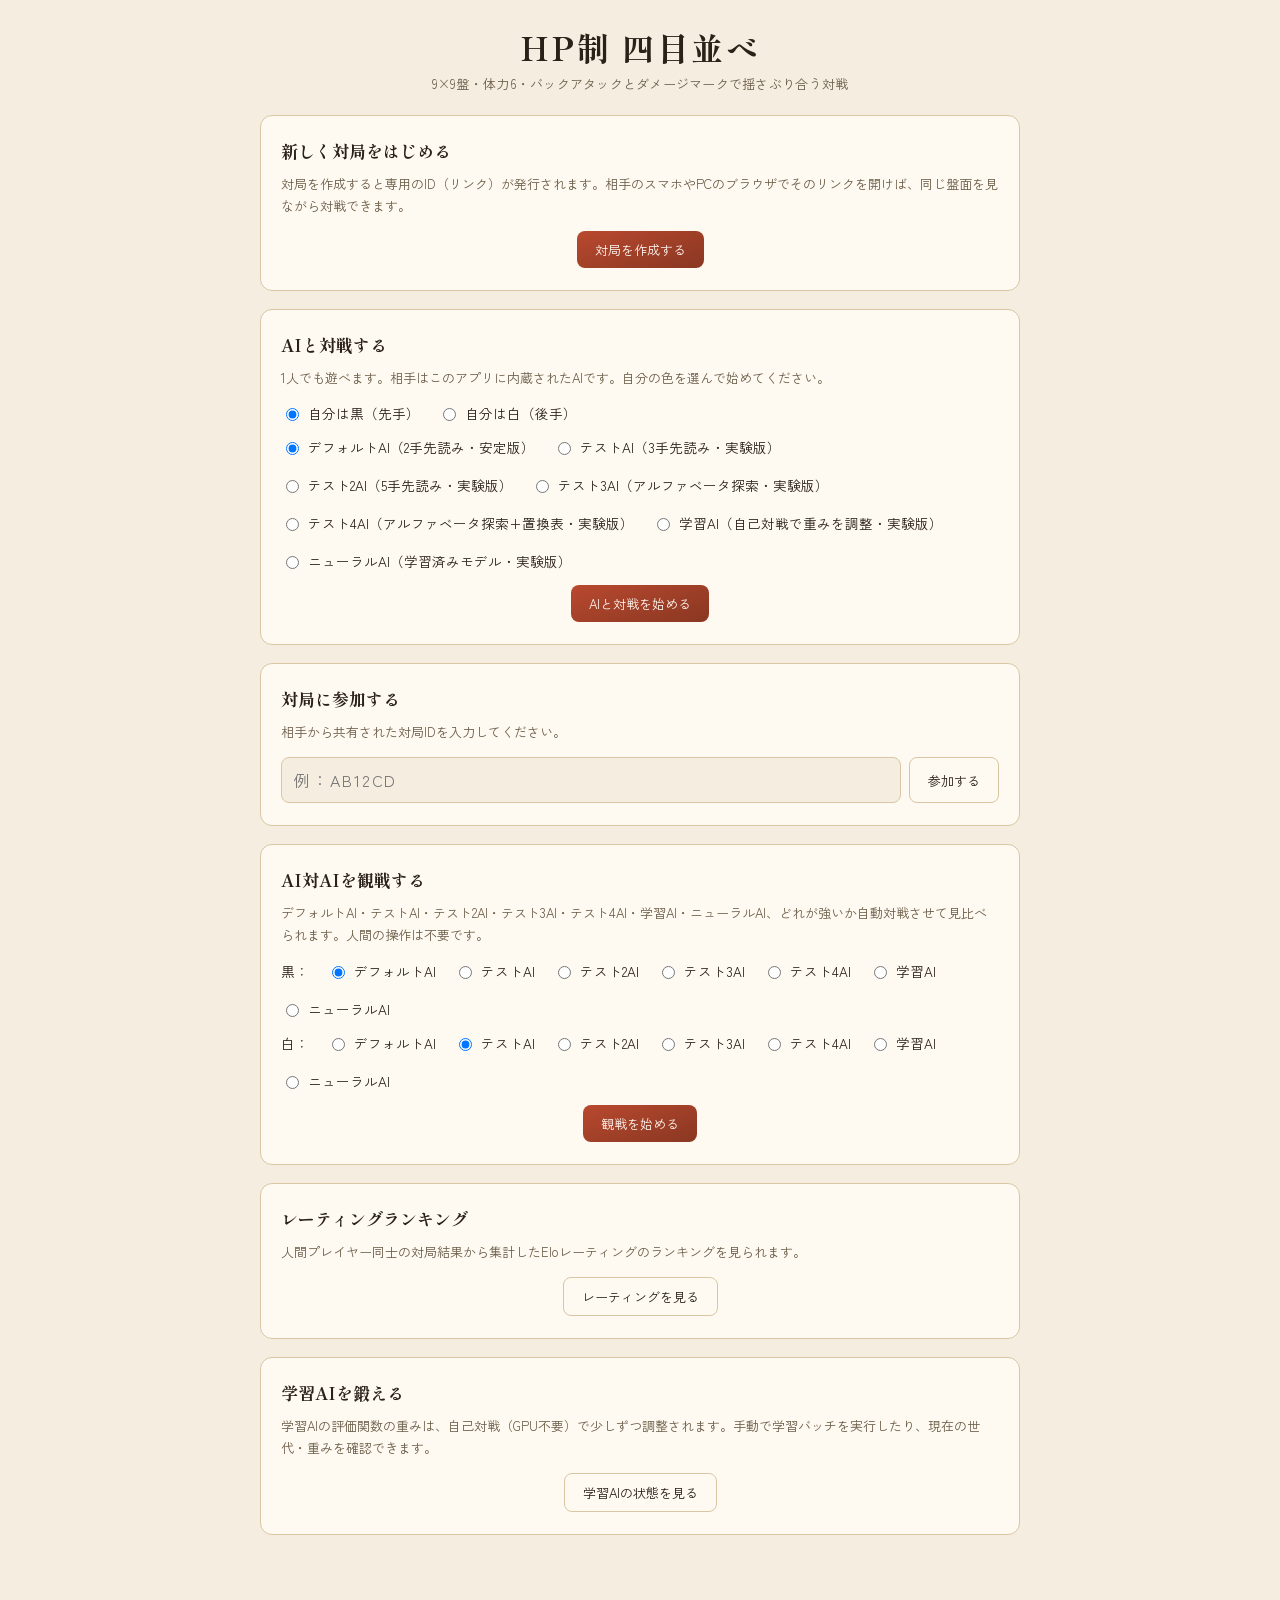
==== commit 9b6d3812: "TEST3に置換表を加えたTEST4 AIレベルを追加 TEST3（アルファベータ枝刈り＋反復深化、持ち時間1手約1.2秒）は、手順前後で 同じ局面に何度も到達しても毎回ゼロから評価し直していた。TE" ====
--- a/src/main/resources/static/index.html
+++ b/src/main/resources/static/index.html
@@ -36,6 +36,7 @@
       <label><input type="radio" name="aiLevel" value="TEST"> テストAI（3手先読み・実験版）</label>
       <label><input type="radio" name="aiLevel" value="TEST2"> テスト2AI（5手先読み・実験版）</label>
       <label><input type="radio" name="aiLevel" value="TEST3"> テスト3AI（アルファベータ探索・実験版）</label>
+      <label><input type="radio" name="aiLevel" value="TEST4"> テスト4AI（アルファベータ探索+置換表・実験版）</label>
       <label><input type="radio" name="aiLevel" value="LEARN"> 学習AI（自己対戦で重みを調整・実験版）</label>
       <label><input type="radio" name="aiLevel" value="NEURAL"> ニューラルAI（学習済みモデル・実験版）</label>
     </div>
@@ -55,13 +56,14 @@
 
   <div class="lobby-card">
     <h2>AI対AIを観戦する</h2>
-    <p>デフォルトAI・テストAI・テスト2AI・テスト3AI・学習AI・ニューラルAI、どれが強いか自動対戦させて見比べられます。人間の操作は不要です。</p>
+    <p>デフォルトAI・テストAI・テスト2AI・テスト3AI・テスト4AI・学習AI・ニューラルAI、どれが強いか自動対戦させて見比べられます。人間の操作は不要です。</p>
     <div class="choice-row">
       <span>黒：</span>
       <label><input type="radio" name="watchBlackAi" value="DEFAULT" checked> デフォルトAI</label>
       <label><input type="radio" name="watchBlackAi" value="TEST"> テストAI</label>
       <label><input type="radio" name="watchBlackAi" value="TEST2"> テスト2AI</label>
       <label><input type="radio" name="watchBlackAi" value="TEST3"> テスト3AI</label>
+      <label><input type="radio" name="watchBlackAi" value="TEST4"> テスト4AI</label>
       <label><input type="radio" name="watchBlackAi" value="LEARN"> 学習AI</label>
       <label><input type="radio" name="watchBlackAi" value="NEURAL"> ニューラルAI</label>
     </div>
@@ -71,6 +73,7 @@
       <label><input type="radio" name="watchWhiteAi" value="TEST" checked> テストAI</label>
       <label><input type="radio" name="watchWhiteAi" value="TEST2"> テスト2AI</label>
       <label><input type="radio" name="watchWhiteAi" value="TEST3"> テスト3AI</label>
+      <label><input type="radio" name="watchWhiteAi" value="TEST4"> テスト4AI</label>
       <label><input type="radio" name="watchWhiteAi" value="LEARN"> 学習AI</label>
       <label><input type="radio" name="watchWhiteAi" value="NEURAL"> ニューラルAI</label>
     </div>
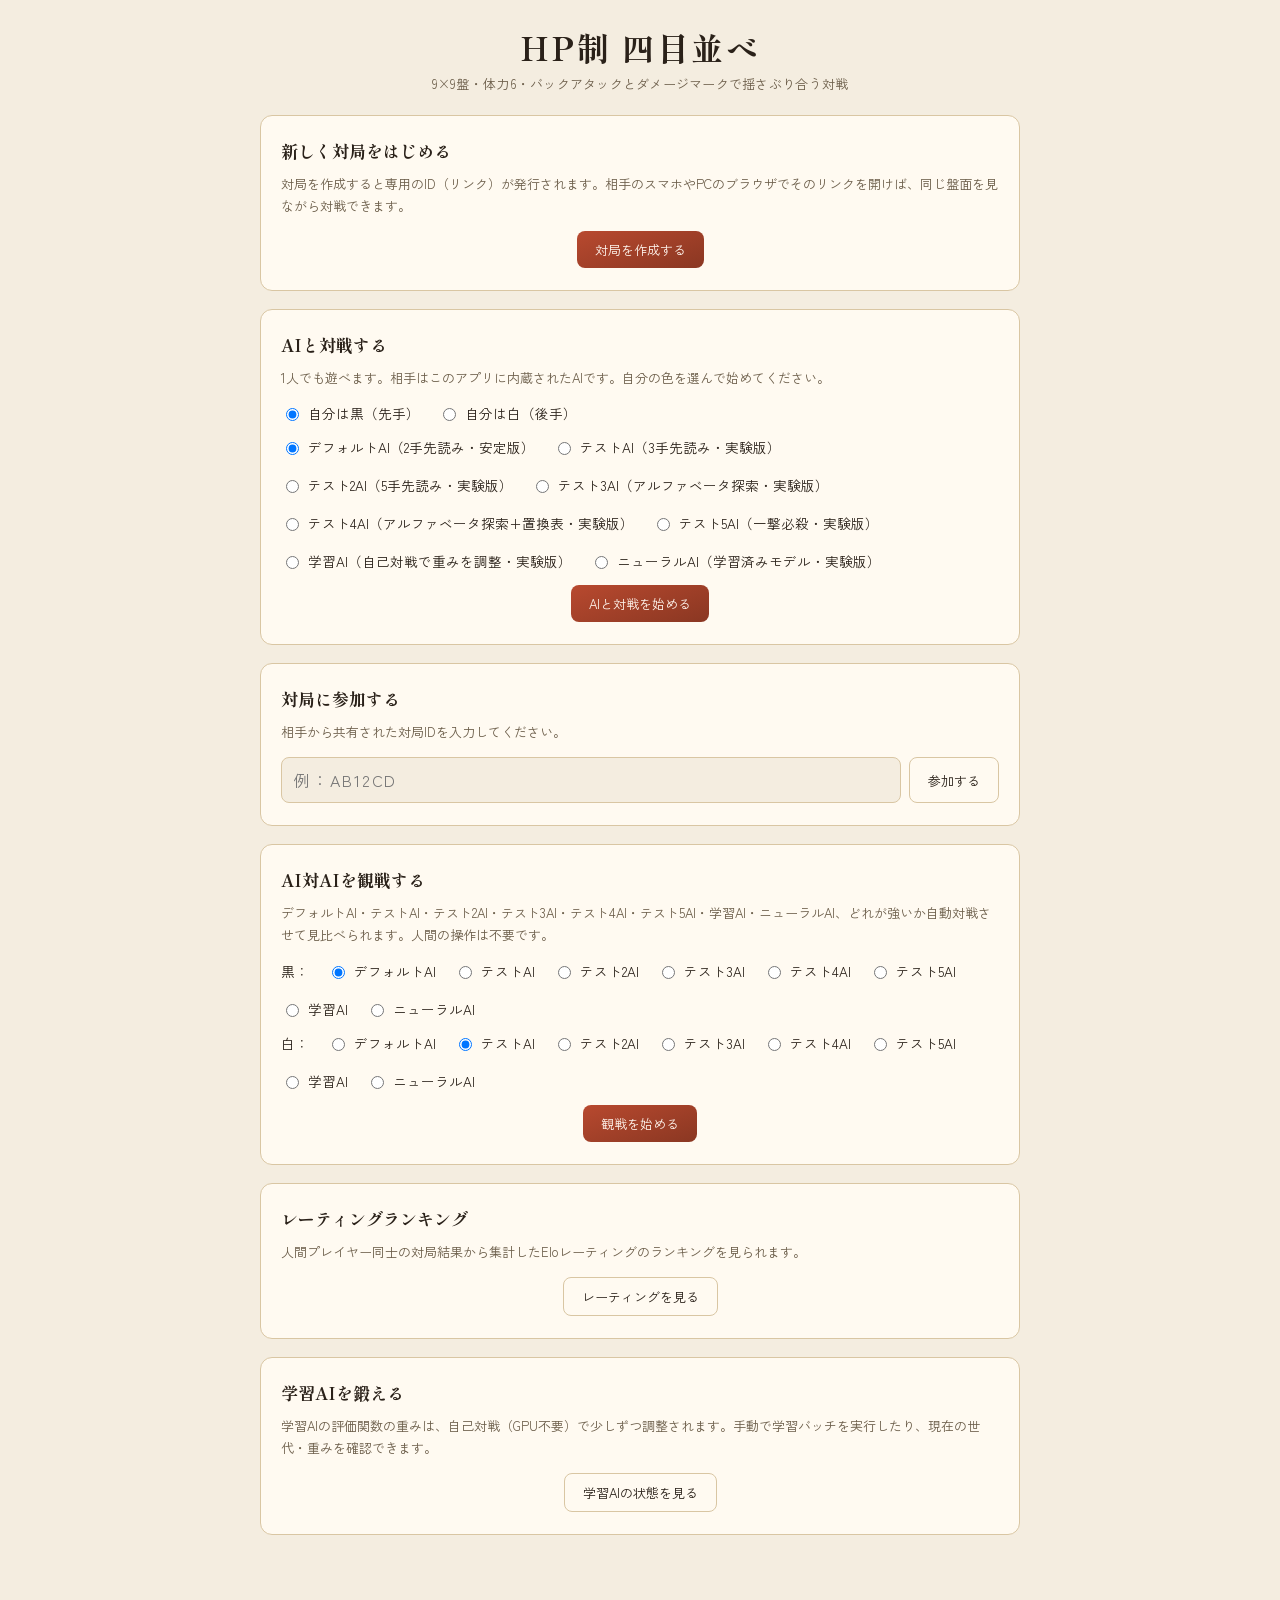
==== commit 806b2885: "TEST5AI（一撃必殺型）を追加 「一撃でドッカンして倒してくるタイプのAIがほしい」との要望に対応。探索エンジン（置換表付き アルファベータ＋反復深化、1手あたり約1.2秒の時間予算）はTEST4" ====
--- a/src/main/resources/static/index.html
+++ b/src/main/resources/static/index.html
@@ -37,6 +37,7 @@
       <label><input type="radio" name="aiLevel" value="TEST2"> テスト2AI（5手先読み・実験版）</label>
       <label><input type="radio" name="aiLevel" value="TEST3"> テスト3AI（アルファベータ探索・実験版）</label>
       <label><input type="radio" name="aiLevel" value="TEST4"> テスト4AI（アルファベータ探索+置換表・実験版）</label>
+      <label><input type="radio" name="aiLevel" value="TEST5"> テスト5AI（一撃必殺・実験版）</label>
       <label><input type="radio" name="aiLevel" value="LEARN"> 学習AI（自己対戦で重みを調整・実験版）</label>
       <label><input type="radio" name="aiLevel" value="NEURAL"> ニューラルAI（学習済みモデル・実験版）</label>
     </div>
@@ -56,7 +57,7 @@
 
   <div class="lobby-card">
     <h2>AI対AIを観戦する</h2>
-    <p>デフォルトAI・テストAI・テスト2AI・テスト3AI・テスト4AI・学習AI・ニューラルAI、どれが強いか自動対戦させて見比べられます。人間の操作は不要です。</p>
+    <p>デフォルトAI・テストAI・テスト2AI・テスト3AI・テスト4AI・テスト5AI・学習AI・ニューラルAI、どれが強いか自動対戦させて見比べられます。人間の操作は不要です。</p>
     <div class="choice-row">
       <span>黒：</span>
       <label><input type="radio" name="watchBlackAi" value="DEFAULT" checked> デフォルトAI</label>
@@ -64,6 +65,7 @@
       <label><input type="radio" name="watchBlackAi" value="TEST2"> テスト2AI</label>
       <label><input type="radio" name="watchBlackAi" value="TEST3"> テスト3AI</label>
       <label><input type="radio" name="watchBlackAi" value="TEST4"> テスト4AI</label>
+      <label><input type="radio" name="watchBlackAi" value="TEST5"> テスト5AI</label>
       <label><input type="radio" name="watchBlackAi" value="LEARN"> 学習AI</label>
       <label><input type="radio" name="watchBlackAi" value="NEURAL"> ニューラルAI</label>
     </div>
@@ -74,6 +76,7 @@
       <label><input type="radio" name="watchWhiteAi" value="TEST2"> テスト2AI</label>
       <label><input type="radio" name="watchWhiteAi" value="TEST3"> テスト3AI</label>
       <label><input type="radio" name="watchWhiteAi" value="TEST4"> テスト4AI</label>
+      <label><input type="radio" name="watchWhiteAi" value="TEST5"> テスト5AI</label>
       <label><input type="radio" name="watchWhiteAi" value="LEARN"> 学習AI</label>
       <label><input type="radio" name="watchWhiteAi" value="NEURAL"> ニューラルAI</label>
     </div>
